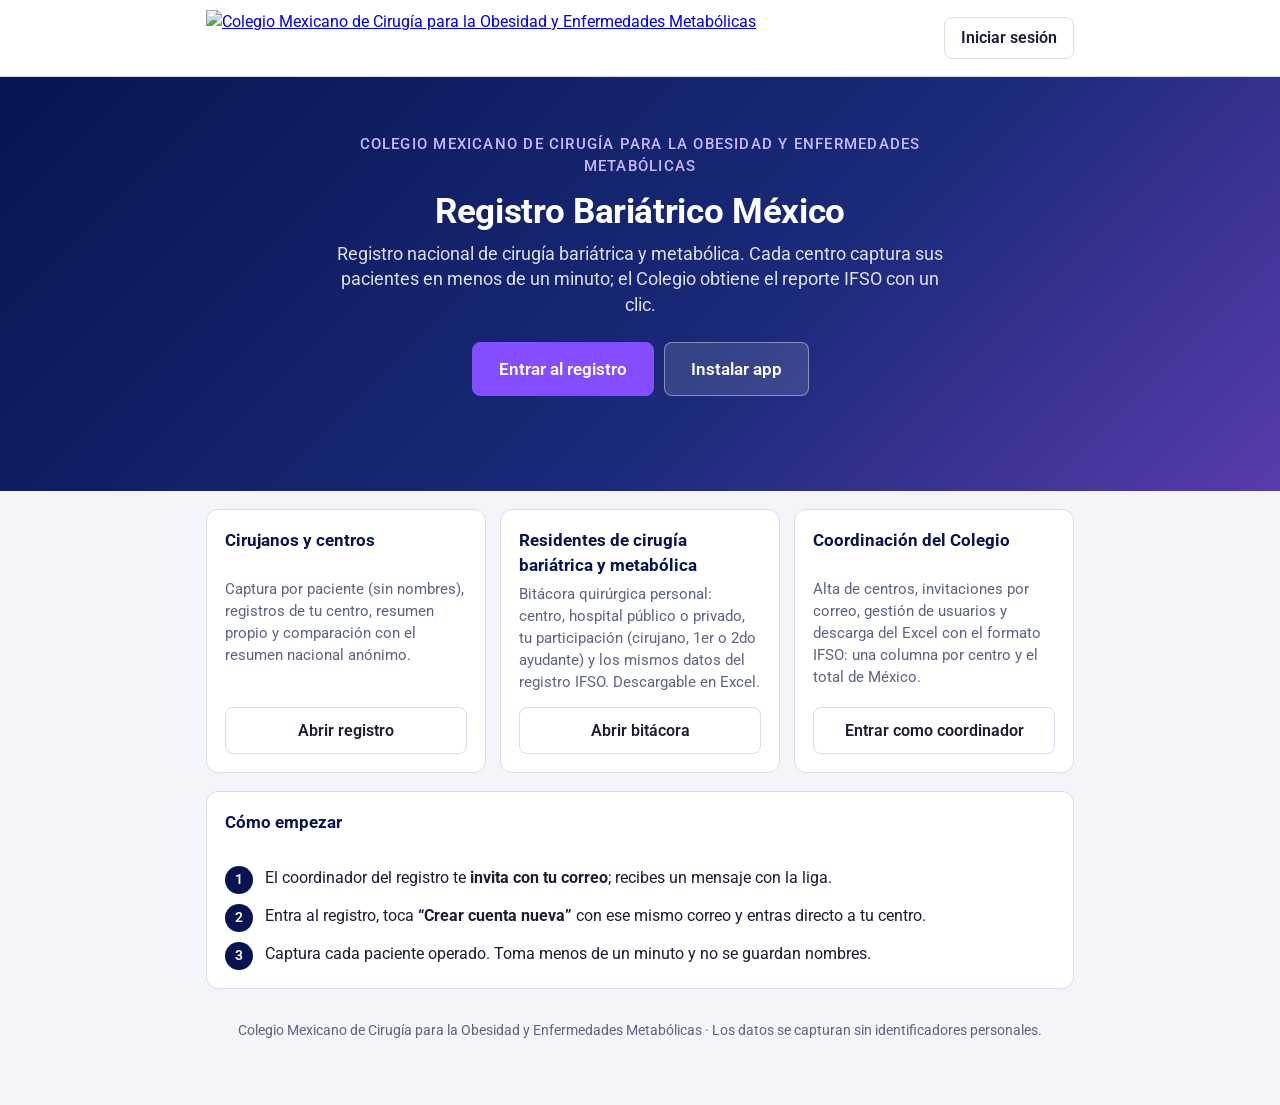
==== index.html @ 42000742 "Diseño CMCOEM: paleta azul marino/violeta, Roboto, logo del Colegio, nombre Registro Bariátrico Méxi" ====
<!doctype html>
<html lang="es">
<head>
<meta charset="utf-8">
<meta name="viewport" content="width=device-width,initial-scale=1,viewport-fit=cover">
<title>Registro IFSO México</title>
<meta name="description" content="Registro nacional de cirugía bariátrica y metabólica de México. Captura por centro, resumen nacional anónimo y reporte IFSO.">
<meta name="theme-color" content="#061551">
<meta name="apple-mobile-web-app-capable" content="yes">
<meta name="apple-mobile-web-app-title" content="Registro Bariátrico">
<link rel="manifest" href="manifest.json">
<link rel="icon" href="icon-192.png">
<link rel="apple-touch-icon" href="icon-192.png">
<link rel="stylesheet" href="https://fonts.googleapis.com/css2?family=Roboto:wght@400;500;700&display=swap">
<link rel="stylesheet" href="estilos.css">
<script src="config.js"></script>
<style>
.topbar{background:#fff;border-bottom:1px solid var(--line)}
.topbar .in{max-width:900px;margin:0 auto;padding:10px 16px;display:flex;align-items:center;justify-content:space-between;gap:12px;flex-wrap:wrap}
.topbar img{height:56px;width:auto;display:block}
.topbar a.btn{padding:8px 16px;min-height:0}
.hero{background:linear-gradient(135deg,#061551 0%,#1b2a7a 60%,#593baa 100%);color:#fff;padding:56px 16px 48px;text-align:center}
.hero h1{font-size:2.2rem;line-height:1.15;margin:0 0 10px;color:#fff}
.hero p{color:rgba(255,255,255,.85);max-width:620px;margin:0 auto 24px;font-size:1.1rem}
.hero .org{color:#c9b8ff;font-size:.95rem;text-transform:uppercase;letter-spacing:.08em;font-weight:500;margin-bottom:14px}
.hero .actions{justify-content:center}
.btn.big{font-size:1.05rem;padding:14px 26px}
.hero .btn:not(.primary){background:rgba(255,255,255,.12);color:#fff;border-color:rgba(255,255,255,.4)}
.hero .status{color:#c9b8ff}
.hero .card{color:var(--fg)}
body.inicio .wrap{padding-top:0}
.cards{margin-top:-28px;position:relative}
.card h3{color:var(--navy)}
@media (prefers-color-scheme: dark){ .topbar{background:#0f1226} .card h3{color:var(--fg)} }
.cards{display:grid;grid-template-columns:repeat(auto-fit,minmax(240px,1fr));gap:14px;margin:18px 0;align-items:stretch}
.cards .card{margin-top:0;display:flex;flex-direction:column}
.card h3{margin:0 0 6px;font-size:1.05rem;min-height:2.6em}
.card p{margin:0;color:var(--muted);font-size:.95rem}
.cards .card p{flex:1}
.card .actions{margin-top:14px}
.card .actions .btn{width:100%;text-align:center}
.steps{counter-reset:s;display:grid;gap:10px;margin:0;padding:0;list-style:none}
.steps li{display:flex;gap:12px;align-items:flex-start}
.steps li::before{counter-increment:s;content:counter(s);flex:none;width:28px;height:28px;border-radius:50%;background:var(--accent);color:var(--accent-fg);display:grid;place-items:center;font-weight:600;font-size:.9rem}
footer{color:var(--muted);font-size:.85rem;text-align:center;padding:32px 0 8px}
#instalar-ayuda{display:none}
#instalar-ayuda.show{display:block}
</style>
</head>
<body class="inicio">
<div class="topbar"><div class="in">
  <a href="https://cmcoem.info/" target="_blank" rel="noopener"><img src="https://cmcoem.info/img/logo.png" alt="Colegio Mexicano de Cirugía para la Obesidad y Enfermedades Metabólicas"></a>
  <a class="btn" href="app/">Iniciar sesión</a>
</div></div>
<div class="hero">
    <p class="org" id="org"></p>
    <h1>Registro Bariátrico México</h1>
    <p>Registro nacional de cirugía bariátrica y metabólica. Cada centro captura sus pacientes en menos de un minuto; el Colegio obtiene el reporte IFSO con un clic.</p>
    <div class="actions">
      <a class="btn primary big" href="app/">Entrar al registro</a>
      <button class="btn big" type="button" id="instalar">Instalar app</button>
    </div>
    <p class="status" id="st-instalar"></p>
    <div class="card" id="instalar-ayuda" style="text-align:left;max-width:520px;margin:10px auto 0">
      <b>Cómo instalarla en tu celular</b>
      <p class="hint" style="margin:8px 0 0"><b>iPhone (Safari):</b> toca el botón de compartir <span aria-hidden="true">⎙</span> y luego <b>“Agregar a pantalla de inicio”</b>.<br>
      <b>Android (Chrome):</b> abre el menú <span aria-hidden="true">⋮</span> y toca <b>“Instalar app”</b> o <b>“Agregar a pantalla principal”</b>.<br>
      <b>Computadora (Chrome / Edge):</b> icono de instalar en la barra de direcciones.</p>
    </div>
</div>
<div class="wrap">
  <div class="cards">
    <div class="card">
      <h3>Cirujanos y centros</h3>
      <p>Captura por paciente (sin nombres), registros de tu centro, resumen propio y comparación con el resumen nacional anónimo.</p>
      <div class="actions"><a class="btn" href="app/">Abrir registro</a></div>
    </div>
    <div class="card">
      <h3>Residentes de cirugía bariátrica y metabólica</h3>
      <p>Bitácora quirúrgica personal: centro, hospital público o privado, tu participación (cirujano, 1er o 2do ayudante) y los mismos datos del registro IFSO. Descargable en Excel.</p>
      <div class="actions"><a class="btn" href="residentes/">Abrir bitácora</a></div>
    </div>
    <div class="card">
      <h3>Coordinación del Colegio</h3>
      <p>Alta de centros, invitaciones por correo, gestión de usuarios y descarga del Excel con el formato IFSO: una columna por centro y el total de México.</p>
      <div class="actions"><a class="btn" href="app/">Entrar como coordinador</a></div>
    </div>
  </div>

  <div class="card">
    <h3>Cómo empezar</h3>
    <ol class="steps" style="margin-top:12px">
      <li><span>El coordinador del registro te <b>invita con tu correo</b>; recibes un mensaje con la liga.</span></li>
      <li><span>Entra al registro, toca <b>“Crear cuenta nueva”</b> con ese mismo correo y entras directo a tu centro.</span></li>
      <li><span>Captura cada paciente operado. Toma menos de un minuto y no se guardan nombres.</span></li>
    </ol>
  </div>

  <footer id="pie"></footer>
</div>
<script>
(function(){
  const CFG = window.IFSO_CONFIG || {};
  document.getElementById('org').textContent = CFG.ORGANIZACION || '';
  document.getElementById('pie').textContent = (CFG.ORGANIZACION || '') + ' · Los datos se capturan sin identificadores personales.';
  let prompt = null;
  const btn = document.getElementById('instalar'), st = document.getElementById('st-instalar'), ayuda = document.getElementById('instalar-ayuda');
  window.addEventListener('beforeinstallprompt', e => { e.preventDefault(); prompt = e; });
  btn.addEventListener('click', async () => {
    if (prompt) { prompt.prompt(); const r = await prompt.userChoice; prompt = null; st.textContent = r.outcome === 'accepted' ? 'App instalada. Búscala en tu pantalla de inicio.' : ''; st.className = 'status ok'; return; }
    ayuda.classList.toggle('show');
  });
  if (matchMedia('(display-mode: standalone)').matches || navigator.standalone) { btn.hidden = true; }
  if ('serviceWorker' in navigator) navigator.serviceWorker.register('sw.js').catch(() => {});
})();
</script>
</body>
</html>
---- estilos.css ----
:root{
  --bg:#f4f5fa; --surface:#ffffff; --fg:#1a1d33; --muted:#5d6382; --line:#d9dcea;
  --navy:#061551; --violet:#844dff;
  --accent:#061551; --accent-fg:#ffffff; --accent-soft:#ece6ff; --primary:#844dff; --primary-hover:#6f3ae6;
  --ok:#1f7a4d; --danger:#b3261e; --danger-soft:#fbe9e7; --warn-soft:#fff4e0;
  --sans:"Roboto",system-ui,-apple-system,"Segoe UI",sans-serif;
  --mono:"IBM Plex Mono",ui-monospace,Menlo,Consolas,monospace;
}
@media (prefers-color-scheme: dark){ :root{
  --bg:#0f1519; --surface:#182027; --fg:#e8edf2; --muted:#9aa8b5; --line:#2b3741;
  --accent:#b9a6ff; --accent-fg:#0e0a2b; --accent-soft:#2a2350; --primary:#9b74ff; --primary-hover:#b492ff;
  --ok:#5ccb8e; --danger:#f28b82; --danger-soft:#3a1d1b; --warn-soft:#3a2d12; color-scheme:dark } }
*{box-sizing:border-box}
html,body{height:100%}
body{background:var(--bg);color:var(--fg);font-family:var(--sans);font-size:16px;line-height:1.45;margin:0}
.wrap{max-width:900px;margin:0 auto;padding-inline:16px;padding-block:0 56px}
header{position:sticky;top:0;background:var(--bg);z-index:5;border-bottom:1px solid var(--line);padding-top:calc(12px + env(safe-area-inset-top,0px))}
.brand h1{color:var(--navy)} @media (prefers-color-scheme: dark){ .brand h1{color:var(--fg)} }
.brand{display:flex;align-items:center;justify-content:space-between;gap:12px;flex-wrap:wrap}
h1{font-size:1.15rem;margin:0;font-weight:700;letter-spacing:-.01em}
h2{font-size:1.05rem;margin:0 0 12px;font-weight:600}
.brand small{display:block;color:var(--muted);font-size:.8rem;font-weight:400}
.who{font-size:.85rem;color:var(--muted);display:flex;gap:10px;align-items:center;flex-wrap:wrap}
.who b{color:var(--fg);font-weight:500}
nav{display:flex;gap:2px;margin-top:8px;overflow-x:auto;-webkit-overflow-scrolling:touch}
nav button{background:none;border:0;border-bottom:3px solid transparent;color:var(--muted);font:inherit;font-weight:500;padding:8px 10px;cursor:pointer;white-space:nowrap;border-radius:0}
nav button[aria-selected="true"]{color:var(--primary);border-bottom-color:var(--primary)}
:is(button,input,select,textarea,a):focus-visible{outline:2px solid var(--accent);outline-offset:2px}
section{padding-block:18px}
.status{font-size:.9rem;color:var(--muted);margin:10px 0 0;min-height:1.3em}
.status.err{color:var(--danger)} .status.ok{color:var(--ok)}
.card{background:var(--surface);border:1px solid var(--line);border-radius:12px;padding:18px}
.card + .card{margin-top:14px}
fieldset{border:0;margin:0 0 18px;padding:0;min-width:0}
legend{font-size:.76rem;text-transform:uppercase;letter-spacing:.08em;color:var(--muted);font-weight:600;margin-bottom:10px}
.grid{display:grid;grid-template-columns:repeat(auto-fit,minmax(150px,1fr));gap:12px}
.field{display:flex;flex-direction:column;gap:4px;min-width:0}
.field.wide{grid-column:1/-1}
label{font-size:.9rem;font-weight:500}
input,select,textarea{font:inherit;color:var(--fg);background:var(--surface);border:1px solid var(--line);border-radius:8px;padding:10px 12px;width:100%;min-height:44px}
textarea{min-height:70px;resize:vertical}
.seg{display:flex;flex-wrap:wrap;gap:6px}
.seg label{display:flex;align-items:center;gap:6px;border:1px solid var(--line);border-radius:999px;padding:8px 14px;cursor:pointer;background:var(--surface);min-height:44px;font-weight:500}
.seg input{width:auto;min-height:0;margin:0;accent-color:var(--accent)}
.seg label:has(input:checked){background:var(--accent-soft);border-color:var(--accent)}
.actions{display:flex;gap:10px;flex-wrap:wrap;align-items:center;margin-top:6px}
.btn{font:inherit;font-weight:600;border-radius:8px;padding:11px 18px;min-height:44px;cursor:pointer;border:1px solid var(--line);background:var(--surface);color:var(--fg)}
a.btn{text-decoration:none;display:inline-flex;align-items:center;justify-content:center}
.btn.primary{background:var(--primary);color:#fff;border-color:var(--primary)}
.btn.primary:hover{background:var(--primary-hover);border-color:var(--primary-hover)}
.btn.danger{color:var(--danger);border-color:var(--danger)}
.btn.link{border:0;background:none;color:var(--accent);padding:6px 4px;font-weight:500;min-height:0}
.btn:disabled{opacity:.5;cursor:not-allowed}
.hint{font-size:.85rem;color:var(--muted)}
.toolbar{display:flex;gap:10px;flex-wrap:wrap;align-items:center;margin-bottom:12px}
.toolbar select,.toolbar input{width:auto;flex:1 1 160px}
.count{font-family:var(--mono);font-size:.85rem;color:var(--muted)}
.tablewrap{overflow-x:auto;border:1px solid var(--line);border-radius:12px;background:var(--surface)}
table{border-collapse:collapse;width:100%;font-size:.9rem}
th,td{padding:9px 10px;border-bottom:1px solid var(--line);text-align:left;white-space:nowrap;vertical-align:top}
th{font-size:.74rem;text-transform:uppercase;letter-spacing:.06em;color:var(--muted);font-weight:600;background:var(--bg);position:sticky;top:0}
td.num,th.num{text-align:right;font-family:var(--mono);font-variant-numeric:tabular-nums}
tr:last-child td{border-bottom:0}
tr.click{cursor:pointer} tr.click:hover td{background:var(--accent-soft)}
.pill{display:inline-block;border-radius:999px;padding:2px 9px;font-size:.76rem;font-weight:600;background:var(--accent-soft);color:var(--accent)}
.pill.rev{background:var(--danger-soft);color:var(--danger)}
.pill.muerte{background:var(--danger);color:#fff}
.code{font-family:var(--mono);font-size:1rem;letter-spacing:.12em;background:var(--accent-soft);color:var(--accent);padding:3px 8px;border-radius:6px}
.rowbtn{font:inherit;font-size:.8rem;background:none;border:1px solid var(--line);border-radius:6px;padding:4px 8px;cursor:pointer;color:var(--muted)}
.rowbtn.confirm{color:var(--danger);border-color:var(--danger)}
.empty{padding:28px 16px;text-align:center;color:var(--muted)}
.summary th:first-child,.summary td:first-child{white-space:normal;min-width:200px}
.summary tr.group td{background:var(--accent-soft);color:var(--accent);font-weight:600;font-size:.76rem;text-transform:uppercase;letter-spacing:.06em}
.auth{max-width:420px;margin:40px auto 0}
.auth h1{font-size:1.4rem;margin-bottom:4px}
.auth .org{color:var(--muted);font-size:.9rem;margin:0 0 20px}
.banner{background:var(--warn-soft);border:1px solid var(--line);border-radius:10px;padding:12px 14px;font-size:.9rem;margin-bottom:14px}
.kpis{display:grid;grid-template-columns:repeat(auto-fit,minmax(140px,1fr));gap:10px;margin-bottom:14px}
.kpi{background:var(--surface);border:1px solid var(--line);border-radius:12px;padding:12px 14px}
.kpi b{display:block;font-size:1.5rem;font-family:var(--mono);font-weight:500}
.kpi span{font-size:.8rem;color:var(--muted)}
[hidden]{display:none!important}
@media (prefers-reduced-motion:no-preference){ .btn,nav button{transition:background .15s,color .15s} }
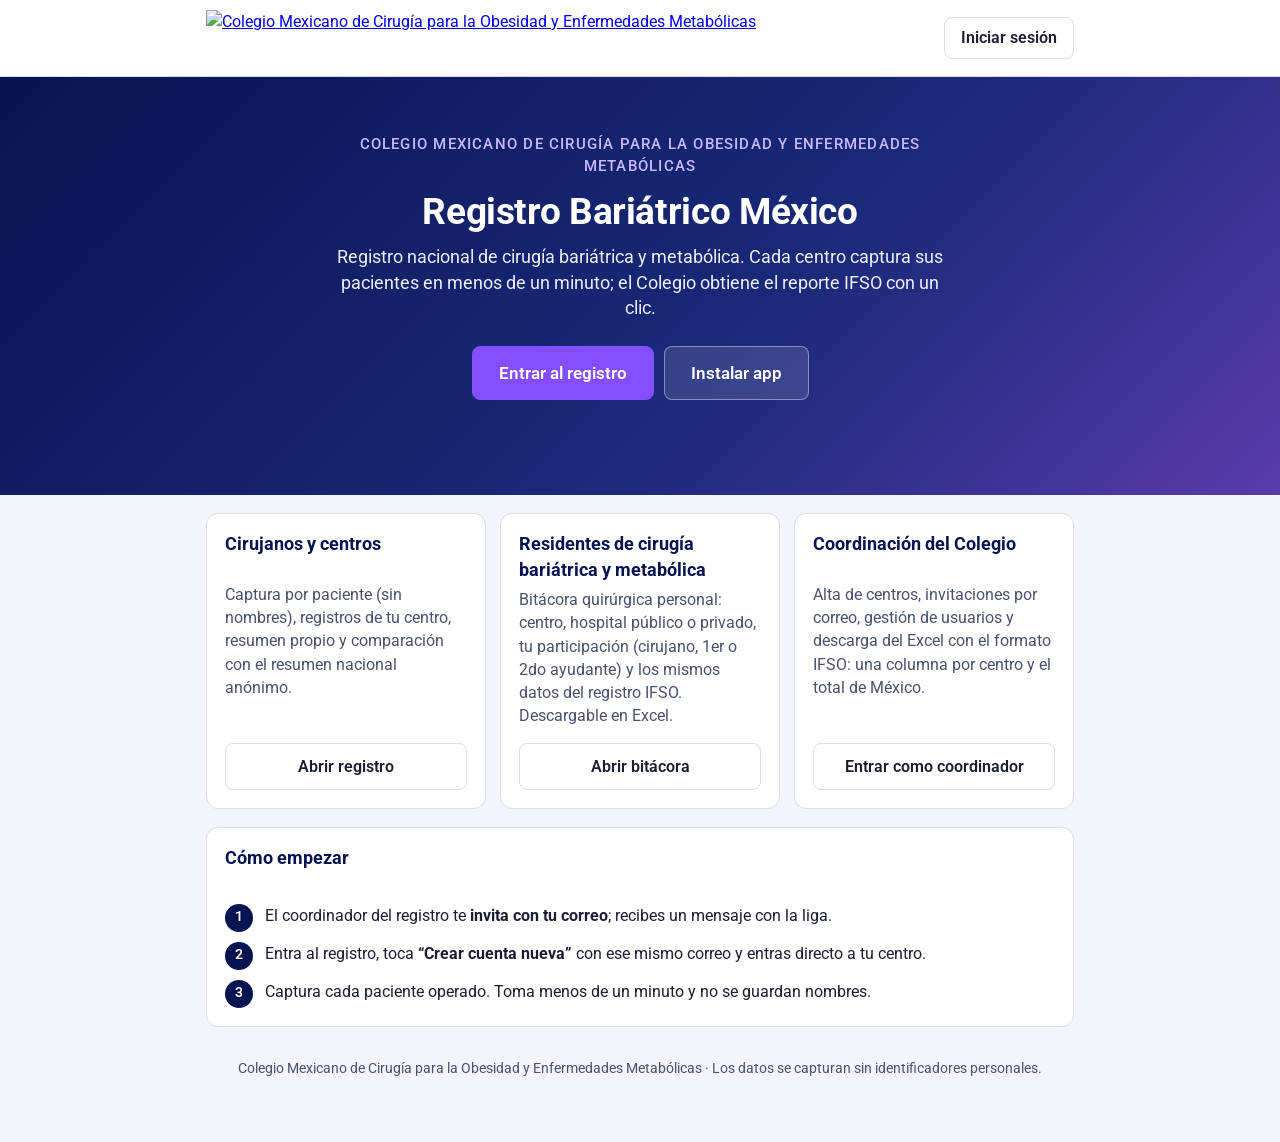
==== commit bc59872b: "Jerarquía tipográfica: títulos más pesados, gris más oscuro" ====
--- a/index.html
+++ b/index.html
@@ -20,8 +20,8 @@
 .topbar img{height:56px;width:auto;display:block}
 .topbar a.btn{padding:8px 16px;min-height:0}
 .hero{background:linear-gradient(135deg,#061551 0%,#1b2a7a 60%,#593baa 100%);color:#fff;padding:56px 16px 48px;text-align:center}
-.hero h1{font-size:2.2rem;line-height:1.15;margin:0 0 10px;color:#fff}
-.hero p{color:rgba(255,255,255,.85);max-width:620px;margin:0 auto 24px;font-size:1.1rem}
+.hero h1{font-size:2.3rem;line-height:1.15;margin:0 0 12px;color:#fff;font-weight:700}
+.hero p{color:rgba(255,255,255,.92);max-width:620px;margin:0 auto 24px;font-size:1.1rem}
 .hero .org{color:#c9b8ff;font-size:.95rem;text-transform:uppercase;letter-spacing:.08em;font-weight:500;margin-bottom:14px}
 .hero .actions{justify-content:center}
 .btn.big{font-size:1.05rem;padding:14px 26px}
@@ -34,13 +34,13 @@
 @media (prefers-color-scheme: dark){ .topbar{background:#0f1226} .card h3{color:var(--fg)} }
 .cards{display:grid;grid-template-columns:repeat(auto-fit,minmax(240px,1fr));gap:14px;margin:18px 0;align-items:stretch}
 .cards .card{margin-top:0;display:flex;flex-direction:column}
-.card h3{margin:0 0 6px;font-size:1.05rem;min-height:2.6em}
-.card p{margin:0;color:var(--muted);font-size:.95rem}
+.card h3{margin:0 0 6px;font-size:1.1rem;font-weight:700;min-height:2.6em}
+.card p{margin:0;color:var(--muted);font-size:.97rem;line-height:1.5}
 .cards .card p{flex:1}
 .card .actions{margin-top:14px}
 .card .actions .btn{width:100%;text-align:center}
 .steps{counter-reset:s;display:grid;gap:10px;margin:0;padding:0;list-style:none}
-.steps li{display:flex;gap:12px;align-items:flex-start}
+.steps li{display:flex;gap:12px;align-items:flex-start;font-size:1rem}
 .steps li::before{counter-increment:s;content:counter(s);flex:none;width:28px;height:28px;border-radius:50%;background:var(--accent);color:var(--accent-fg);display:grid;place-items:center;font-weight:600;font-size:.9rem}
 footer{color:var(--muted);font-size:.85rem;text-align:center;padding:32px 0 8px}
 #instalar-ayuda{display:none}
--- a/estilos.css
+++ b/estilos.css
@@ -1,5 +1,5 @@
 :root{
-  --bg:#f4f5fa; --surface:#ffffff; --fg:#1a1d33; --muted:#5d6382; --line:#d9dcea;
+  --bg:#f4f5fa; --surface:#ffffff; --fg:#1a1d33; --muted:#4a5070; --line:#d9dcea;
   --navy:#061551; --violet:#844dff;
   --accent:#061551; --accent-fg:#ffffff; --accent-soft:#ece6ff; --primary:#844dff; --primary-hover:#6f3ae6;
   --ok:#1f7a4d; --danger:#b3261e; --danger-soft:#fbe9e7; --warn-soft:#fff4e0;
@@ -18,7 +18,7 @@
 .brand h1{color:var(--navy)} @media (prefers-color-scheme: dark){ .brand h1{color:var(--fg)} }
 .brand{display:flex;align-items:center;justify-content:space-between;gap:12px;flex-wrap:wrap}
 h1{font-size:1.15rem;margin:0;font-weight:700;letter-spacing:-.01em}
-h2{font-size:1.05rem;margin:0 0 12px;font-weight:600}
+h2{font-size:1.05rem;margin:0 0 12px;font-weight:700}
 .brand small{display:block;color:var(--muted);font-size:.8rem;font-weight:400}
 .who{font-size:.85rem;color:var(--muted);display:flex;gap:10px;align-items:center;flex-wrap:wrap}
 .who b{color:var(--fg);font-weight:500}
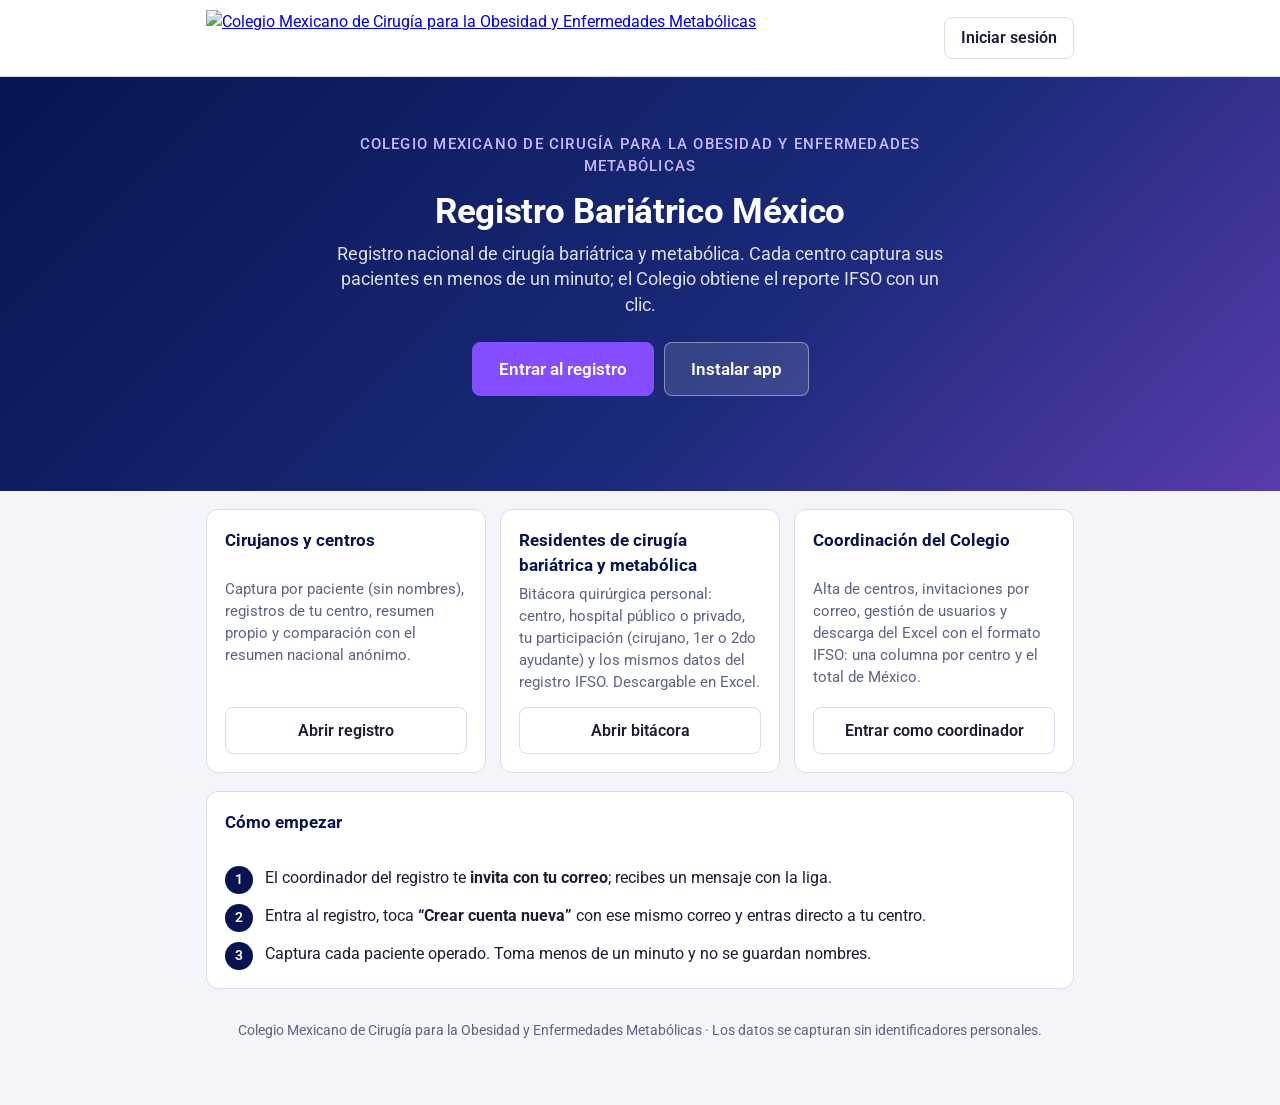
==== commit 6fc09413: "Regresar a la versión anterior del diseño" ====
--- a/index.html
+++ b/index.html
@@ -20,8 +20,8 @@
 .topbar img{height:56px;width:auto;display:block}
 .topbar a.btn{padding:8px 16px;min-height:0}
 .hero{background:linear-gradient(135deg,#061551 0%,#1b2a7a 60%,#593baa 100%);color:#fff;padding:56px 16px 48px;text-align:center}
-.hero h1{font-size:2.3rem;line-height:1.15;margin:0 0 12px;color:#fff;font-weight:700}
-.hero p{color:rgba(255,255,255,.92);max-width:620px;margin:0 auto 24px;font-size:1.1rem}
+.hero h1{font-size:2.2rem;line-height:1.15;margin:0 0 10px;color:#fff}
+.hero p{color:rgba(255,255,255,.85);max-width:620px;margin:0 auto 24px;font-size:1.1rem}
 .hero .org{color:#c9b8ff;font-size:.95rem;text-transform:uppercase;letter-spacing:.08em;font-weight:500;margin-bottom:14px}
 .hero .actions{justify-content:center}
 .btn.big{font-size:1.05rem;padding:14px 26px}
@@ -34,13 +34,13 @@
 @media (prefers-color-scheme: dark){ .topbar{background:#0f1226} .card h3{color:var(--fg)} }
 .cards{display:grid;grid-template-columns:repeat(auto-fit,minmax(240px,1fr));gap:14px;margin:18px 0;align-items:stretch}
 .cards .card{margin-top:0;display:flex;flex-direction:column}
-.card h3{margin:0 0 6px;font-size:1.1rem;font-weight:700;min-height:2.6em}
-.card p{margin:0;color:var(--muted);font-size:.97rem;line-height:1.5}
+.card h3{margin:0 0 6px;font-size:1.05rem;min-height:2.6em}
+.card p{margin:0;color:var(--muted);font-size:.95rem}
 .cards .card p{flex:1}
 .card .actions{margin-top:14px}
 .card .actions .btn{width:100%;text-align:center}
 .steps{counter-reset:s;display:grid;gap:10px;margin:0;padding:0;list-style:none}
-.steps li{display:flex;gap:12px;align-items:flex-start;font-size:1rem}
+.steps li{display:flex;gap:12px;align-items:flex-start}
 .steps li::before{counter-increment:s;content:counter(s);flex:none;width:28px;height:28px;border-radius:50%;background:var(--accent);color:var(--accent-fg);display:grid;place-items:center;font-weight:600;font-size:.9rem}
 footer{color:var(--muted);font-size:.85rem;text-align:center;padding:32px 0 8px}
 #instalar-ayuda{display:none}
--- a/estilos.css
+++ b/estilos.css
@@ -1,5 +1,5 @@
 :root{
-  --bg:#f4f5fa; --surface:#ffffff; --fg:#1a1d33; --muted:#4a5070; --line:#d9dcea;
+  --bg:#f4f5fa; --surface:#ffffff; --fg:#1a1d33; --muted:#5d6382; --line:#d9dcea;
   --navy:#061551; --violet:#844dff;
   --accent:#061551; --accent-fg:#ffffff; --accent-soft:#ece6ff; --primary:#844dff; --primary-hover:#6f3ae6;
   --ok:#1f7a4d; --danger:#b3261e; --danger-soft:#fbe9e7; --warn-soft:#fff4e0;
@@ -18,7 +18,7 @@
 .brand h1{color:var(--navy)} @media (prefers-color-scheme: dark){ .brand h1{color:var(--fg)} }
 .brand{display:flex;align-items:center;justify-content:space-between;gap:12px;flex-wrap:wrap}
 h1{font-size:1.15rem;margin:0;font-weight:700;letter-spacing:-.01em}
-h2{font-size:1.05rem;margin:0 0 12px;font-weight:700}
+h2{font-size:1.05rem;margin:0 0 12px;font-weight:600}
 .brand small{display:block;color:var(--muted);font-size:.8rem;font-weight:400}
 .who{font-size:.85rem;color:var(--muted);display:flex;gap:10px;align-items:center;flex-wrap:wrap}
 .who b{color:var(--fg);font-weight:500}
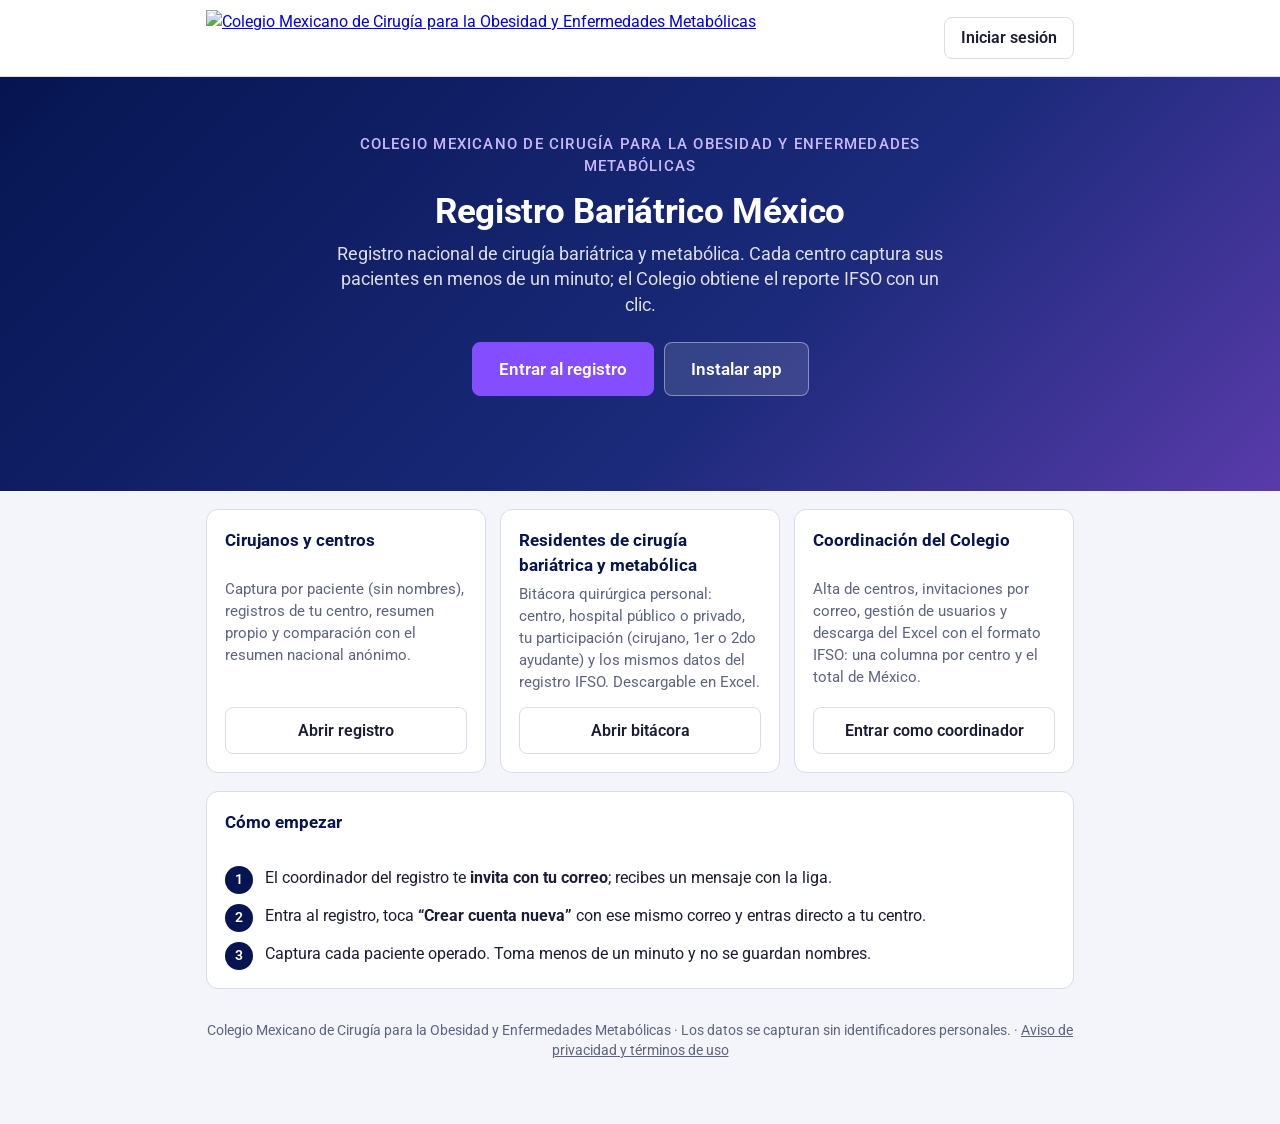
==== commit 00608269: "Liga al aviso de privacidad" ====
--- a/index.html
+++ b/index.html
@@ -102,7 +102,7 @@
 (function(){
   const CFG = window.IFSO_CONFIG || {};
   document.getElementById('org').textContent = CFG.ORGANIZACION || '';
-  document.getElementById('pie').textContent = (CFG.ORGANIZACION || '') + ' · Los datos se capturan sin identificadores personales.';
+  document.getElementById('pie').innerHTML = (CFG.ORGANIZACION || '') + ' · Los datos se capturan sin identificadores personales. · <a href="privacidad.html" style="color:inherit">Aviso de privacidad y términos de uso</a>';
   let prompt = null;
   const btn = document.getElementById('instalar'), st = document.getElementById('st-instalar'), ayuda = document.getElementById('instalar-ayuda');
   window.addEventListener('beforeinstallprompt', e => { e.preventDefault(); prompt = e; });
--- a/estilos.css
+++ b/estilos.css
@@ -3,46 +3,54 @@
   --navy:#061551; --violet:#844dff;
   --accent:#061551; --accent-fg:#ffffff; --accent-soft:#ece6ff; --primary:#844dff; --primary-hover:#6f3ae6;
   --ok:#1f7a4d; --danger:#b3261e; --danger-soft:#fbe9e7; --warn-soft:#fff4e0;
+  --g1:#844dff; --g2:#eb6834; --g3:#1baf7a; --g4:#eda100;
   --sans:"Roboto",system-ui,-apple-system,"Segoe UI",sans-serif;
   --mono:"IBM Plex Mono",ui-monospace,Menlo,Consolas,monospace;
 }
 @media (prefers-color-scheme: dark){ :root{
   --bg:#0f1519; --surface:#182027; --fg:#e8edf2; --muted:#9aa8b5; --line:#2b3741;
   --accent:#b9a6ff; --accent-fg:#0e0a2b; --accent-soft:#2a2350; --primary:#9b74ff; --primary-hover:#b492ff;
-  --ok:#5ccb8e; --danger:#f28b82; --danger-soft:#3a1d1b; --warn-soft:#3a2d12; color-scheme:dark } }
+  --ok:#5ccb8e; --danger:#f28b82; --danger-soft:#3a1d1b; --warn-soft:#3a2d12;
+  --g1:#9b74ff; --g2:#d95926; --g3:#199e70; --g4:#c98500; color-scheme:dark } }
 *{box-sizing:border-box}
 html,body{height:100%}
-body{background:var(--bg);color:var(--fg);font-family:var(--sans);font-size:16px;line-height:1.45;margin:0}
+body{background:var(--bg);color:var(--fg);font-family:var(--sans);font-size:16px;line-height:1.45;margin:0;overflow-x:clip}
 .wrap{max-width:900px;margin:0 auto;padding-inline:16px;padding-block:0 56px}
-header{position:sticky;top:0;background:var(--bg);z-index:5;border-bottom:1px solid var(--line);padding-top:calc(12px + env(safe-area-inset-top,0px))}
-.brand h1{color:var(--navy)} @media (prefers-color-scheme: dark){ .brand h1{color:var(--fg)} }
+header{position:sticky;top:0;z-index:5;background:linear-gradient(135deg,#061551 0%,#1b2a7a 60%,#593baa 100%);color:#fff;margin:0 calc(50% - 50vw);padding:calc(14px + env(safe-area-inset-top,0px)) calc(50vw - 50%) 0;box-shadow:0 2px 10px rgba(6,21,81,.18)}
+.brand h1{color:#fff}
 .brand{display:flex;align-items:center;justify-content:space-between;gap:12px;flex-wrap:wrap}
 h1{font-size:1.15rem;margin:0;font-weight:700;letter-spacing:-.01em}
 h2{font-size:1.05rem;margin:0 0 12px;font-weight:600}
-.brand small{display:block;color:var(--muted);font-size:.8rem;font-weight:400}
-.who{font-size:.85rem;color:var(--muted);display:flex;gap:10px;align-items:center;flex-wrap:wrap}
-.who b{color:var(--fg);font-weight:500}
-nav{display:flex;gap:2px;margin-top:8px;overflow-x:auto;-webkit-overflow-scrolling:touch}
-nav button{background:none;border:0;border-bottom:3px solid transparent;color:var(--muted);font:inherit;font-weight:500;padding:8px 10px;cursor:pointer;white-space:nowrap;border-radius:0}
-nav button[aria-selected="true"]{color:var(--primary);border-bottom-color:var(--primary)}
+.brand small{display:block;color:#c9b8ff;font-size:.8rem;font-weight:400}
+.who{font-size:.85rem;color:rgba(255,255,255,.75);display:flex;gap:10px;align-items:center;flex-wrap:wrap}
+.who b{color:#fff;font-weight:500}
+header .btn.link{color:#fff;opacity:.85}
+nav{display:flex;gap:2px;margin-top:10px;overflow-x:auto;-webkit-overflow-scrolling:touch}
+nav button{background:none;border:0;border-bottom:3px solid transparent;color:rgba(255,255,255,.72);font:inherit;font-weight:500;padding:10px 12px;cursor:pointer;white-space:nowrap;border-radius:0}
+nav button:hover{color:#fff}
+nav button[aria-selected="true"]{color:#fff;border-bottom-color:#b9a6ff;font-weight:600}
 :is(button,input,select,textarea,a):focus-visible{outline:2px solid var(--accent);outline-offset:2px}
-section{padding-block:18px}
+section{padding-block:20px}
+h2{color:var(--navy)} @media (prefers-color-scheme: dark){ h2{color:var(--fg)} }
 .status{font-size:.9rem;color:var(--muted);margin:10px 0 0;min-height:1.3em}
 .status.err{color:var(--danger)} .status.ok{color:var(--ok)}
 .card{background:var(--surface);border:1px solid var(--line);border-radius:12px;padding:18px}
 .card + .card{margin-top:14px}
 fieldset{border:0;margin:0 0 18px;padding:0;min-width:0}
 legend{font-size:.76rem;text-transform:uppercase;letter-spacing:.08em;color:var(--muted);font-weight:600;margin-bottom:10px}
-.grid{display:grid;grid-template-columns:repeat(auto-fit,minmax(150px,1fr));gap:12px}
+.grid{display:grid;grid-template-columns:repeat(auto-fit,minmax(150px,1fr));gap:12px 16px}
+.grid.g3{grid-template-columns:repeat(3,1fr)} @media (max-width:640px){ .grid.g3{grid-template-columns:repeat(auto-fit,minmax(150px,1fr))} }
 .field{display:flex;flex-direction:column;gap:4px;min-width:0}
 .field.wide{grid-column:1/-1}
 label{font-size:.9rem;font-weight:500}
+.field:not(.wide)>label{white-space:nowrap}
 input,select,textarea{font:inherit;color:var(--fg);background:var(--surface);border:1px solid var(--line);border-radius:8px;padding:10px 12px;width:100%;min-height:44px}
 textarea{min-height:70px;resize:vertical}
 .seg{display:flex;flex-wrap:wrap;gap:6px}
-.seg label{display:flex;align-items:center;gap:6px;border:1px solid var(--line);border-radius:999px;padding:8px 14px;cursor:pointer;background:var(--surface);min-height:44px;font-weight:500}
-.seg input{width:auto;min-height:0;margin:0;accent-color:var(--accent)}
-.seg label:has(input:checked){background:var(--accent-soft);border-color:var(--accent)}
+.seg label{position:relative;display:inline-flex;align-items:center;justify-content:center;border:1px solid var(--line);border-radius:999px;padding:8px 18px;cursor:pointer;background:var(--surface);min-height:44px;font-weight:500;white-space:nowrap;color:var(--fg)}
+.seg input{position:absolute;opacity:0;width:1px;height:1px;margin:0;pointer-events:none}
+.seg label:has(input:checked){background:var(--violet);border-color:var(--violet);color:#fff}
+.seg label:has(input:focus-visible){outline:2px solid var(--accent);outline-offset:2px}
 .actions{display:flex;gap:10px;flex-wrap:wrap;align-items:center;margin-top:6px}
 .btn{font:inherit;font-weight:600;border-radius:8px;padding:11px 18px;min-height:44px;cursor:pointer;border:1px solid var(--line);background:var(--surface);color:var(--fg)}
 a.btn{text-decoration:none;display:inline-flex;align-items:center;justify-content:center}
@@ -54,12 +62,15 @@
 .hint{font-size:.85rem;color:var(--muted)}
 .toolbar{display:flex;gap:10px;flex-wrap:wrap;align-items:center;margin-bottom:12px}
 .toolbar select,.toolbar input{width:auto;flex:1 1 160px}
-.count{font-family:var(--mono);font-size:.85rem;color:var(--muted)}
+.count{font-size:.85rem;color:var(--muted);font-variant-numeric:tabular-nums}
 .tablewrap{overflow-x:auto;border:1px solid var(--line);border-radius:12px;background:var(--surface)}
 table{border-collapse:collapse;width:100%;font-size:.9rem}
 th,td{padding:9px 10px;border-bottom:1px solid var(--line);text-align:left;white-space:nowrap;vertical-align:top}
-th{font-size:.74rem;text-transform:uppercase;letter-spacing:.06em;color:var(--muted);font-weight:600;background:var(--bg);position:sticky;top:0}
-td.num,th.num{text-align:right;font-family:var(--mono);font-variant-numeric:tabular-nums}
+th{font-size:.74rem;text-transform:uppercase;letter-spacing:.06em;color:var(--navy);font-weight:700;background:var(--accent-soft);position:sticky;top:0}
+@media (prefers-color-scheme: dark){ th{color:var(--accent)} }
+td.num,th.num{text-align:right;font-variant-numeric:tabular-nums}
+td select{width:auto;min-width:150px;min-height:38px;padding:6px 10px}
+td.num{font-weight:500;color:var(--navy)} @media (prefers-color-scheme: dark){ td.num{color:var(--fg)} }
 tr:last-child td{border-bottom:0}
 tr.click{cursor:pointer} tr.click:hover td{background:var(--accent-soft)}
 .pill{display:inline-block;border-radius:999px;padding:2px 9px;font-size:.76rem;font-weight:600;background:var(--accent-soft);color:var(--accent)}
@@ -70,14 +81,40 @@
 .rowbtn.confirm{color:var(--danger);border-color:var(--danger)}
 .empty{padding:28px 16px;text-align:center;color:var(--muted)}
 .summary th:first-child,.summary td:first-child{white-space:normal;min-width:200px}
-.summary tr.group td{background:var(--accent-soft);color:var(--accent);font-weight:600;font-size:.76rem;text-transform:uppercase;letter-spacing:.06em}
+.summary td{padding:11px 12px}
+.summary td.num{font-size:1rem}
+.summary tr.group td{background:var(--navy);color:#fff;font-weight:600;font-size:.76rem;text-transform:uppercase;letter-spacing:.08em;padding:9px 12px}
+@media (prefers-color-scheme: dark){ .summary tr.group td{background:#2a2350} }
 .auth{max-width:420px;margin:40px auto 0}
 .auth h1{font-size:1.4rem;margin-bottom:4px}
 .auth .org{color:var(--muted);font-size:.9rem;margin:0 0 20px}
 .banner{background:var(--warn-soft);border:1px solid var(--line);border-radius:10px;padding:12px 14px;font-size:.9rem;margin-bottom:14px}
 .kpis{display:grid;grid-template-columns:repeat(auto-fit,minmax(140px,1fr));gap:10px;margin-bottom:14px}
 .kpi{background:var(--surface);border:1px solid var(--line);border-radius:12px;padding:12px 14px}
-.kpi b{display:block;font-size:1.5rem;font-family:var(--mono);font-weight:500}
+.kpi b{display:block;font-size:1.6rem;font-weight:700;color:var(--navy);font-variant-numeric:tabular-nums} @media (prefers-color-scheme: dark){ .kpi b{color:var(--fg)} }
 .kpi span{font-size:.8rem;color:var(--muted)}
+/* ---- panel de gráficas ---- */
+.gcards{display:grid;grid-template-columns:repeat(auto-fit,minmax(300px,1fr));gap:14px}
+.gcards .card{margin-top:0;min-width:0}
+.gcards .card.ancha{grid-column:1/-1}
+.gcards .card h2{font-size:.95rem;margin-bottom:4px}
+.gcards .card .hint{margin:0 0 10px}
+.gsvg{display:block;overflow:visible;font-family:var(--sans)}
+.ggrid{stroke:var(--line);stroke-width:1}
+.gpista{fill:var(--accent-soft)}
+.gtick{font-size:11px;fill:var(--muted)}
+.gcat{font-size:12.5px;fill:var(--fg)}
+.glabel{font-size:11.5px;fill:var(--fg);font-weight:500;font-variant-numeric:tabular-nums}
+.gcentro{font-size:22px;font-weight:700;fill:var(--navy)} @media (prefers-color-scheme: dark){ .gcentro{fill:var(--fg)} }
+.gmark{cursor:default} .gmark:hover path,.gmark:hover rect[fill^="var"]{filter:brightness(.9)}
+.gmark.dim path{opacity:.35}
+.gvacio{color:var(--muted);text-align:center;padding:28px 0;margin:0;font-size:.9rem}
+.gdona{display:flex;gap:16px;align-items:center;flex-wrap:wrap}
+.gleyenda{list-style:none;margin:0;padding:0;display:grid;gap:6px;font-size:.88rem;flex:1;min-width:140px}
+.gleyenda li{display:flex;align-items:center;gap:8px}
+.gleyenda i{width:12px;height:12px;border-radius:3px;flex:none}
+.gleyenda span{flex:1;color:var(--fg)} .gleyenda b{font-weight:500;font-variant-numeric:tabular-nums} .gleyenda small{color:var(--muted)}
+.gtip{position:fixed;z-index:50;background:var(--navy);color:#fff;font-size:.82rem;line-height:1.35;padding:7px 10px;border-radius:8px;pointer-events:none;box-shadow:0 4px 14px rgba(0,0,0,.25);max-width:240px}
+.kpi.g b{color:var(--violet)}
 [hidden]{display:none!important}
 @media (prefers-reduced-motion:no-preference){ .btn,nav button{transition:background .15s,color .15s} }
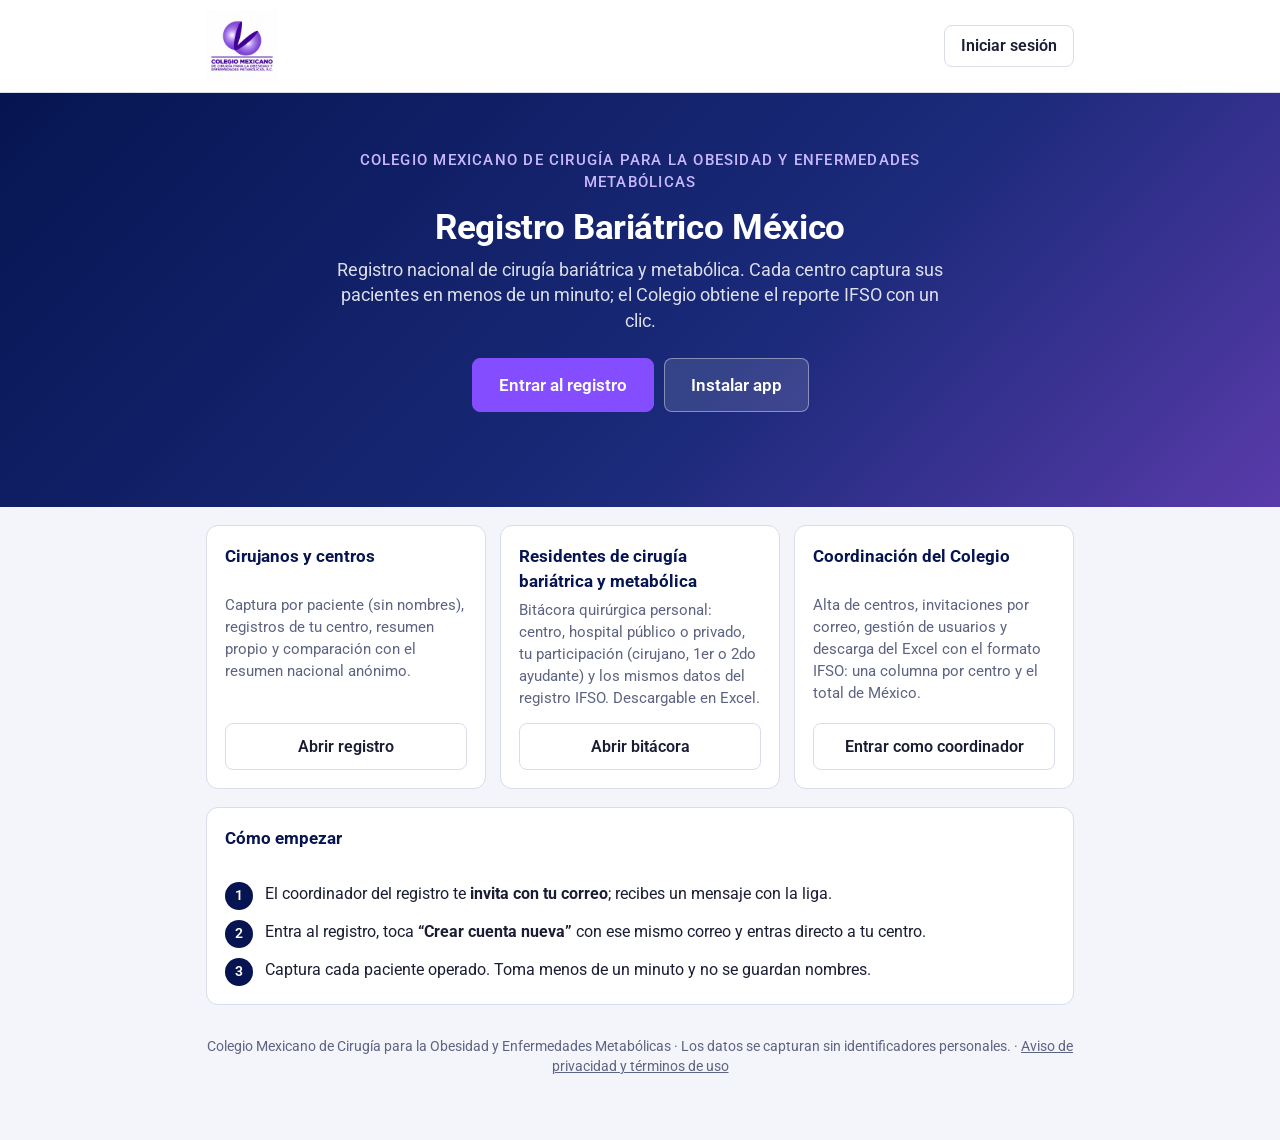
==== commit e3594473: "Logo del CMCOEM alojado en el sitio" ====
--- a/index.html
+++ b/index.html
@@ -17,7 +17,7 @@
 <style>
 .topbar{background:#fff;border-bottom:1px solid var(--line)}
 .topbar .in{max-width:900px;margin:0 auto;padding:10px 16px;display:flex;align-items:center;justify-content:space-between;gap:12px;flex-wrap:wrap}
-.topbar img{height:56px;width:auto;display:block}
+.topbar img{height:72px;width:auto;display:block}
 .topbar a.btn{padding:8px 16px;min-height:0}
 .hero{background:linear-gradient(135deg,#061551 0%,#1b2a7a 60%,#593baa 100%);color:#fff;padding:56px 16px 48px;text-align:center}
 .hero h1{font-size:2.2rem;line-height:1.15;margin:0 0 10px;color:#fff}
@@ -49,7 +49,7 @@
 </head>
 <body class="inicio">
 <div class="topbar"><div class="in">
-  <a href="https://cmcoem.info/" target="_blank" rel="noopener"><img src="https://cmcoem.info/img/logo.png" alt="Colegio Mexicano de Cirugía para la Obesidad y Enfermedades Metabólicas"></a>
+  <a href="https://cmcoem.info/" target="_blank" rel="noopener"><img src="logo.jpg" alt="Colegio Mexicano de Cirugía para la Obesidad y Enfermedades Metabólicas"></a>
   <a class="btn" href="app/">Iniciar sesión</a>
 </div></div>
 <div class="hero">
--- a/estilos.css
+++ b/estilos.css
@@ -51,6 +51,9 @@
 .seg input{position:absolute;opacity:0;width:1px;height:1px;margin:0;pointer-events:none}
 .seg label:has(input:checked){background:var(--violet);border-color:var(--violet);color:#fff}
 .seg label:has(input:focus-visible){outline:2px solid var(--accent);outline-offset:2px}
+.acepto{display:flex;gap:10px;align-items:flex-start;font-size:.9rem;line-height:1.45;margin:4px 0 10px;font-weight:400}
+.acepto input{width:auto;min-height:0;margin:3px 0 0;accent-color:var(--violet);flex:none;width:18px;height:18px}
+.acepto a{color:var(--violet)}
 .actions{display:flex;gap:10px;flex-wrap:wrap;align-items:center;margin-top:6px}
 .btn{font:inherit;font-weight:600;border-radius:8px;padding:11px 18px;min-height:44px;cursor:pointer;border:1px solid var(--line);background:var(--surface);color:var(--fg)}
 a.btn{text-decoration:none;display:inline-flex;align-items:center;justify-content:center}
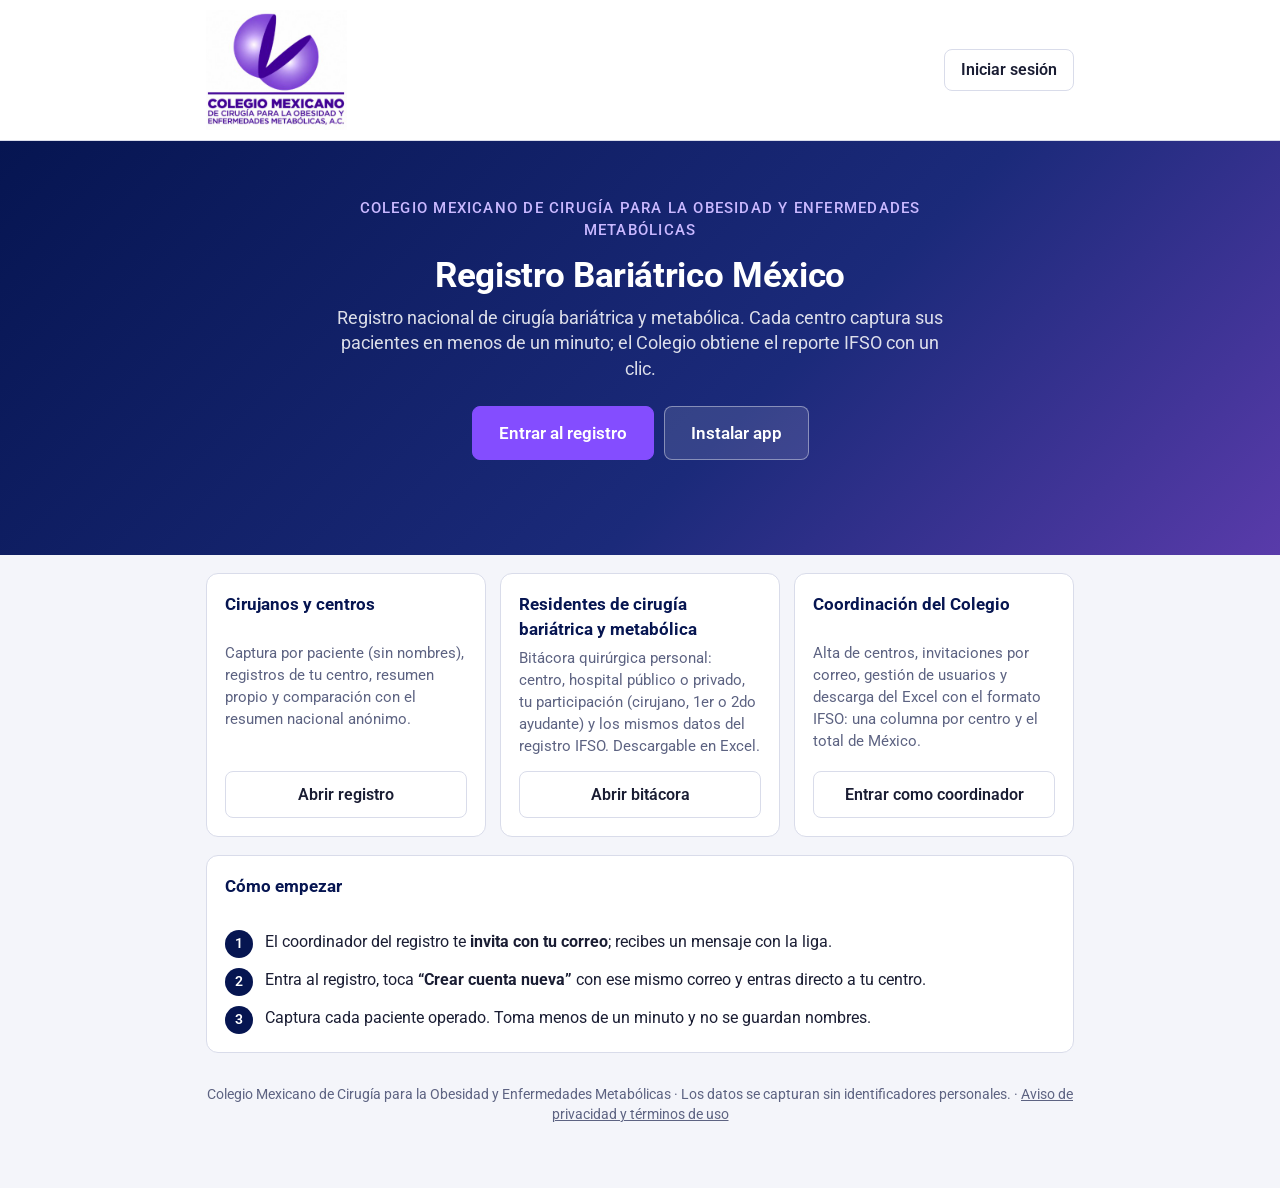
==== commit 4d11ca09: "Inicio: logo más grande sin margen blanco; barra del logo blanca en modo oscuro" ====
--- a/index.html
+++ b/index.html
@@ -17,7 +17,9 @@
 <style>
 .topbar{background:#fff;border-bottom:1px solid var(--line)}
 .topbar .in{max-width:900px;margin:0 auto;padding:10px 16px;display:flex;align-items:center;justify-content:space-between;gap:12px;flex-wrap:wrap}
-.topbar img{height:72px;width:auto;display:block}
+.topbar .logo{--s:160px;display:block;height:calc(var(--s)*.75);width:calc(var(--s)*.88);overflow:hidden;flex:none}
+.topbar .logo img{height:var(--s);width:var(--s);max-width:none;display:block;margin:calc(var(--s)*-.13) 0 0 calc(var(--s)*-.06)}
+@media (max-width:640px){ .topbar .logo{--s:124px} }
 .topbar a.btn{padding:8px 16px;min-height:0}
 .hero{background:linear-gradient(135deg,#061551 0%,#1b2a7a 60%,#593baa 100%);color:#fff;padding:56px 16px 48px;text-align:center}
 .hero h1{font-size:2.2rem;line-height:1.15;margin:0 0 10px;color:#fff}
@@ -31,7 +33,7 @@
 body.inicio .wrap{padding-top:0}
 .cards{margin-top:-28px;position:relative}
 .card h3{color:var(--navy)}
-@media (prefers-color-scheme: dark){ .topbar{background:#0f1226} .card h3{color:var(--fg)} }
+@media (prefers-color-scheme: dark){ .topbar{background:#fff;border-bottom-color:#2b3741} .topbar .btn{background:#fff;color:#061551;border-color:#d9dcea} .card h3{color:var(--fg)} }
 .cards{display:grid;grid-template-columns:repeat(auto-fit,minmax(240px,1fr));gap:14px;margin:18px 0;align-items:stretch}
 .cards .card{margin-top:0;display:flex;flex-direction:column}
 .card h3{margin:0 0 6px;font-size:1.05rem;min-height:2.6em}
@@ -49,7 +51,7 @@
 </head>
 <body class="inicio">
 <div class="topbar"><div class="in">
-  <a href="https://cmcoem.info/" target="_blank" rel="noopener"><img src="logo.jpg" alt="Colegio Mexicano de Cirugía para la Obesidad y Enfermedades Metabólicas"></a>
+  <a class="logo" href="https://cmcoem.info/" target="_blank" rel="noopener"><img src="logo.jpg" alt="Colegio Mexicano de Cirugía para la Obesidad y Enfermedades Metabólicas"></a>
   <a class="btn" href="app/">Iniciar sesión</a>
 </div></div>
 <div class="hero">
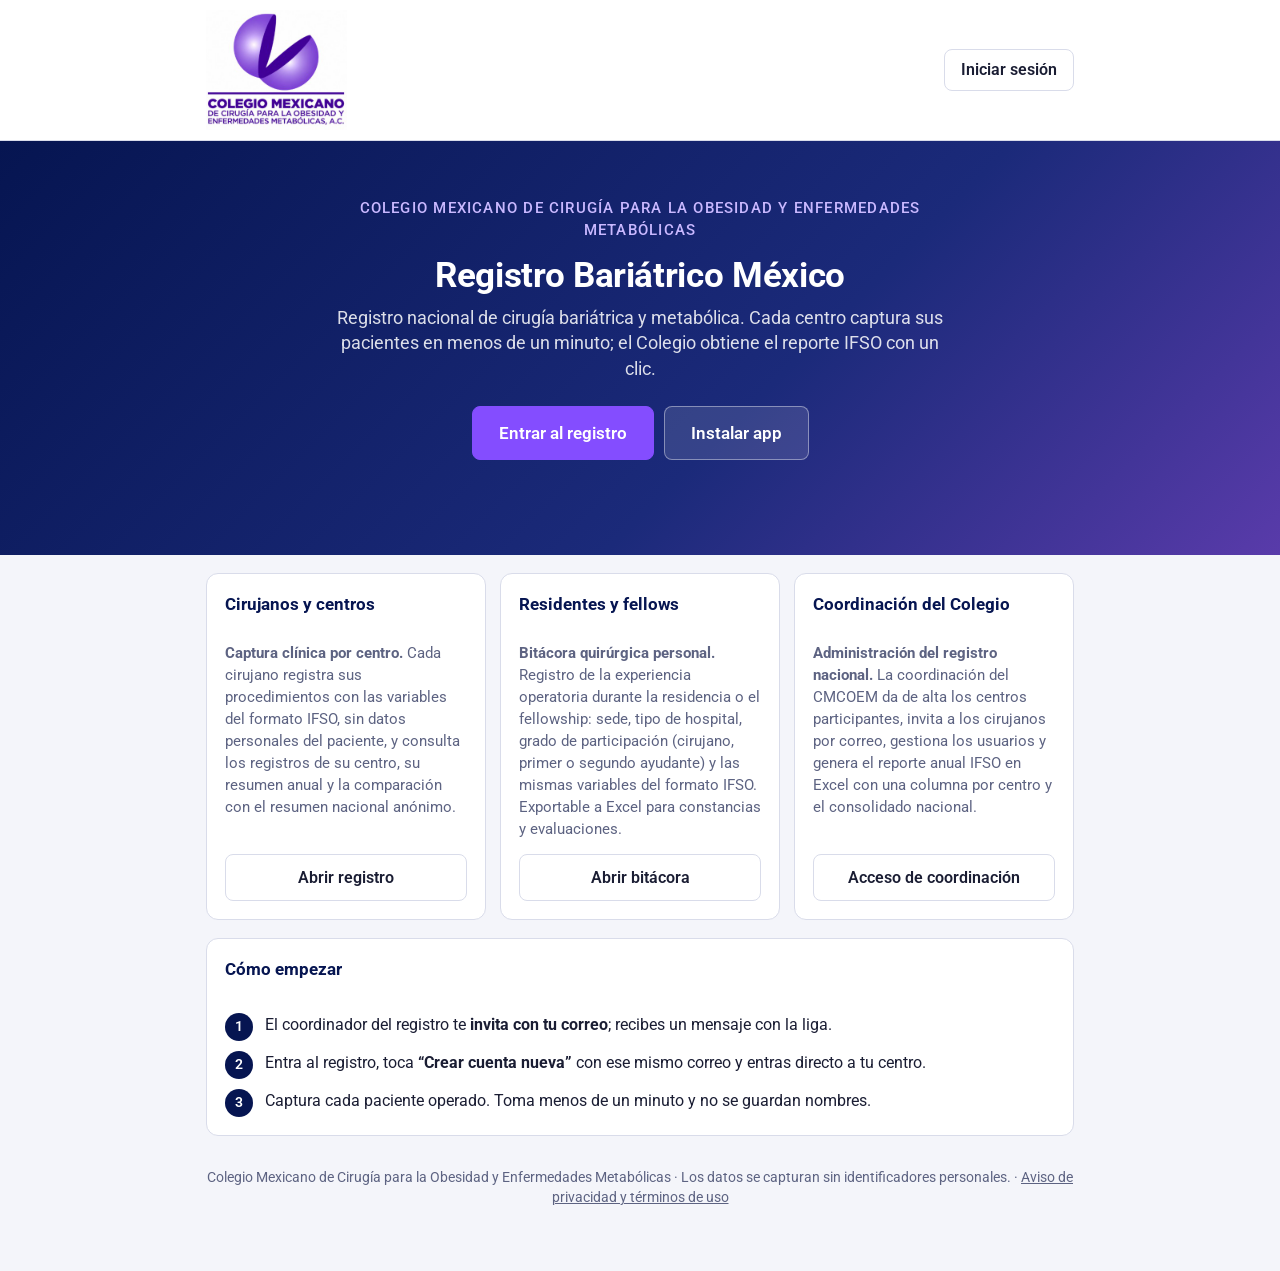
==== commit 88ee9a8b: "Inicio: textos de las tres tarjetas más formales y parejos" ====
--- a/index.html
+++ b/index.html
@@ -74,18 +74,18 @@
   <div class="cards">
     <div class="card">
       <h3>Cirujanos y centros</h3>
-      <p>Captura por paciente (sin nombres), registros de tu centro, resumen propio y comparación con el resumen nacional anónimo.</p>
+      <p><b>Captura clínica por centro.</b> Cada cirujano registra sus procedimientos con las variables del formato IFSO, sin datos personales del paciente, y consulta los registros de su centro, su resumen anual y la comparación con el resumen nacional anónimo.</p>
       <div class="actions"><a class="btn" href="app/">Abrir registro</a></div>
     </div>
     <div class="card">
-      <h3>Residentes de cirugía bariátrica y metabólica</h3>
-      <p>Bitácora quirúrgica personal: centro, hospital público o privado, tu participación (cirujano, 1er o 2do ayudante) y los mismos datos del registro IFSO. Descargable en Excel.</p>
+      <h3>Residentes y fellows</h3>
+      <p><b>Bitácora quirúrgica personal.</b> Registro de la experiencia operatoria durante la residencia o el fellowship: sede, tipo de hospital, grado de participación (cirujano, primer o segundo ayudante) y las mismas variables del formato IFSO. Exportable a Excel para constancias y evaluaciones.</p>
       <div class="actions"><a class="btn" href="residentes/">Abrir bitácora</a></div>
     </div>
     <div class="card">
       <h3>Coordinación del Colegio</h3>
-      <p>Alta de centros, invitaciones por correo, gestión de usuarios y descarga del Excel con el formato IFSO: una columna por centro y el total de México.</p>
-      <div class="actions"><a class="btn" href="app/">Entrar como coordinador</a></div>
+      <p><b>Administración del registro nacional.</b> La coordinación del CMCOEM da de alta los centros participantes, invita a los cirujanos por correo, gestiona los usuarios y genera el reporte anual IFSO en Excel con una columna por centro y el consolidado nacional.</p>
+      <div class="actions"><a class="btn" href="app/">Acceso de coordinación</a></div>
     </div>
   </div>
 
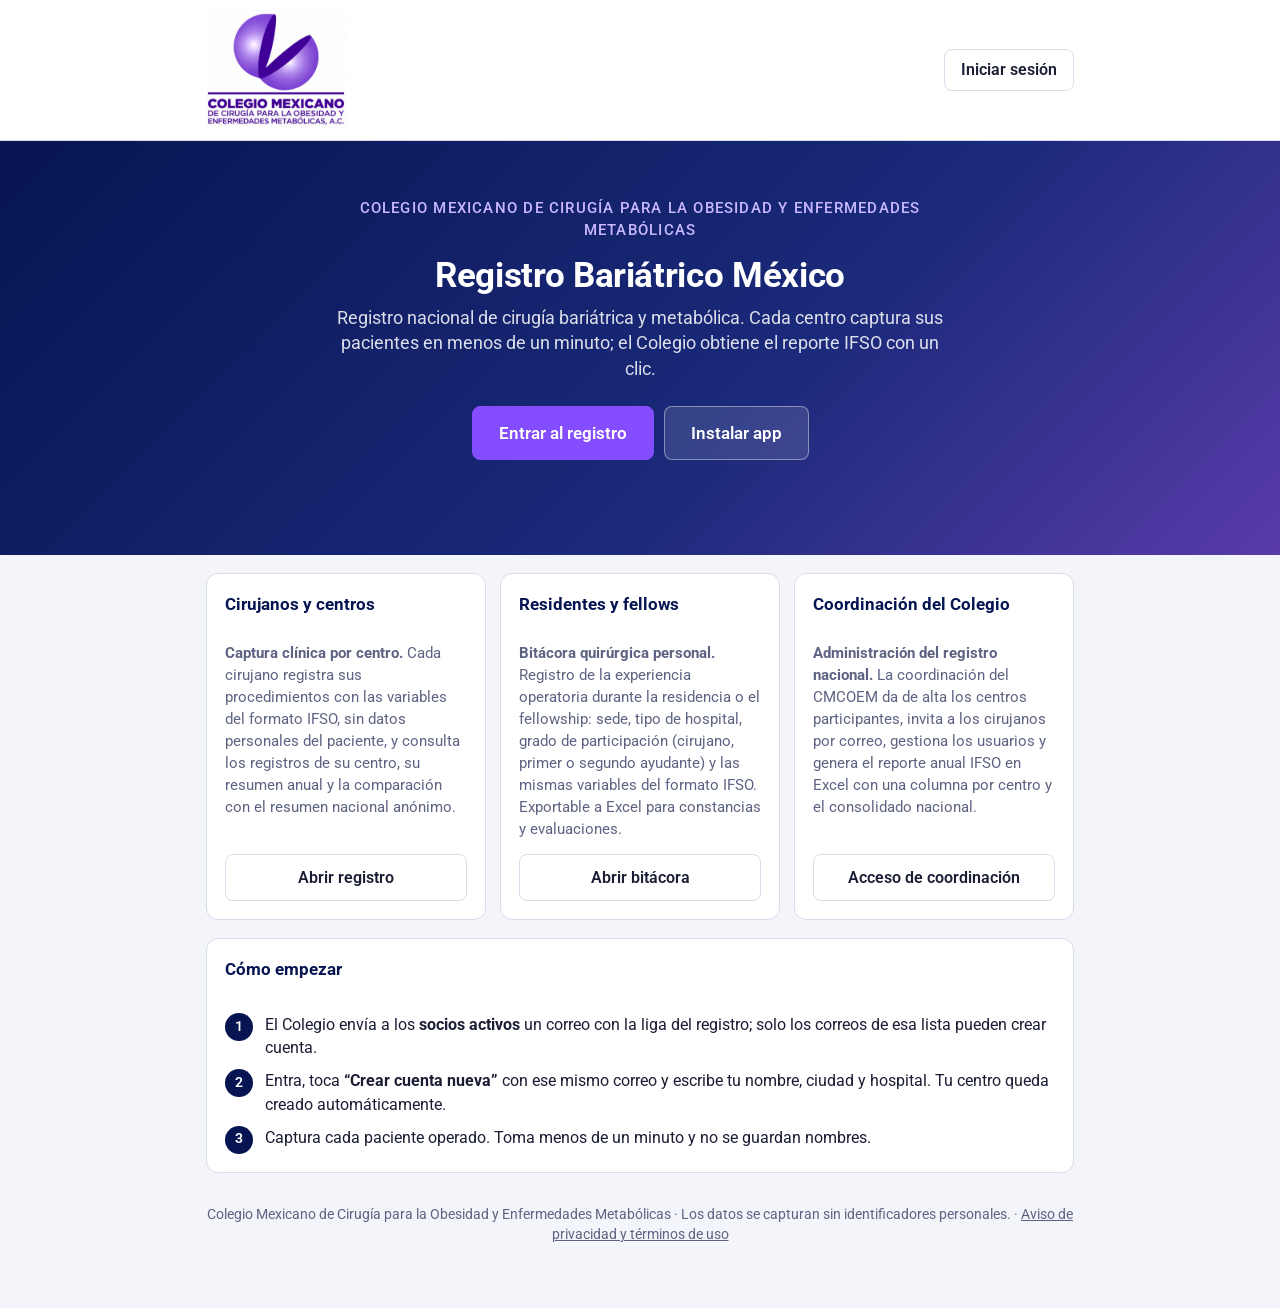
==== commit 7102d8c9: "Inicio: pasos de "Cómo empezar" con el nuevo flujo (socio = centro)" ====
--- a/index.html
+++ b/index.html
@@ -92,8 +92,8 @@
   <div class="card">
     <h3>Cómo empezar</h3>
     <ol class="steps" style="margin-top:12px">
-      <li><span>El coordinador del registro te <b>invita con tu correo</b>; recibes un mensaje con la liga.</span></li>
-      <li><span>Entra al registro, toca <b>“Crear cuenta nueva”</b> con ese mismo correo y entras directo a tu centro.</span></li>
+      <li><span>El Colegio envía a los <b>socios activos</b> un correo con la liga del registro; solo los correos de esa lista pueden crear cuenta.</span></li>
+      <li><span>Entra, toca <b>“Crear cuenta nueva”</b> con ese mismo correo y escribe tu nombre, ciudad y hospital. Tu centro queda creado automáticamente.</span></li>
       <li><span>Captura cada paciente operado. Toma menos de un minuto y no se guardan nombres.</span></li>
     </ol>
   </div>
